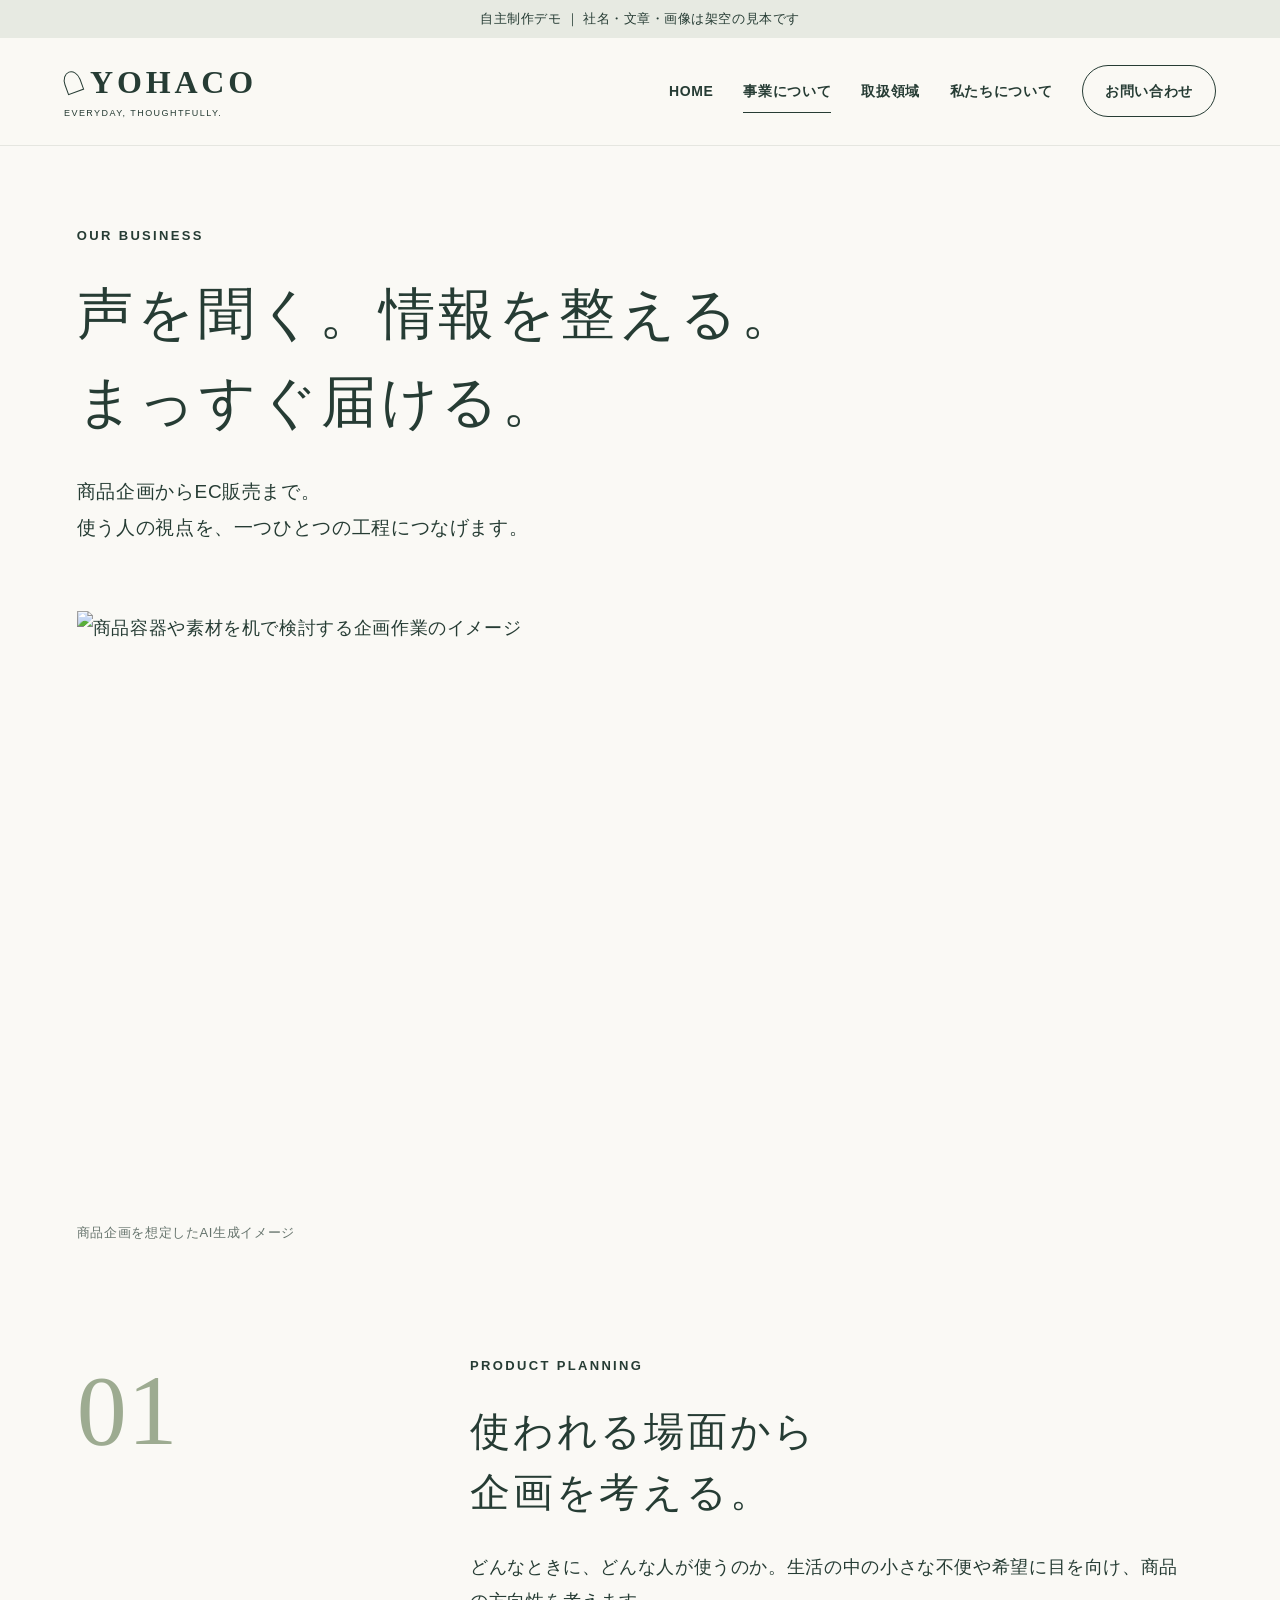
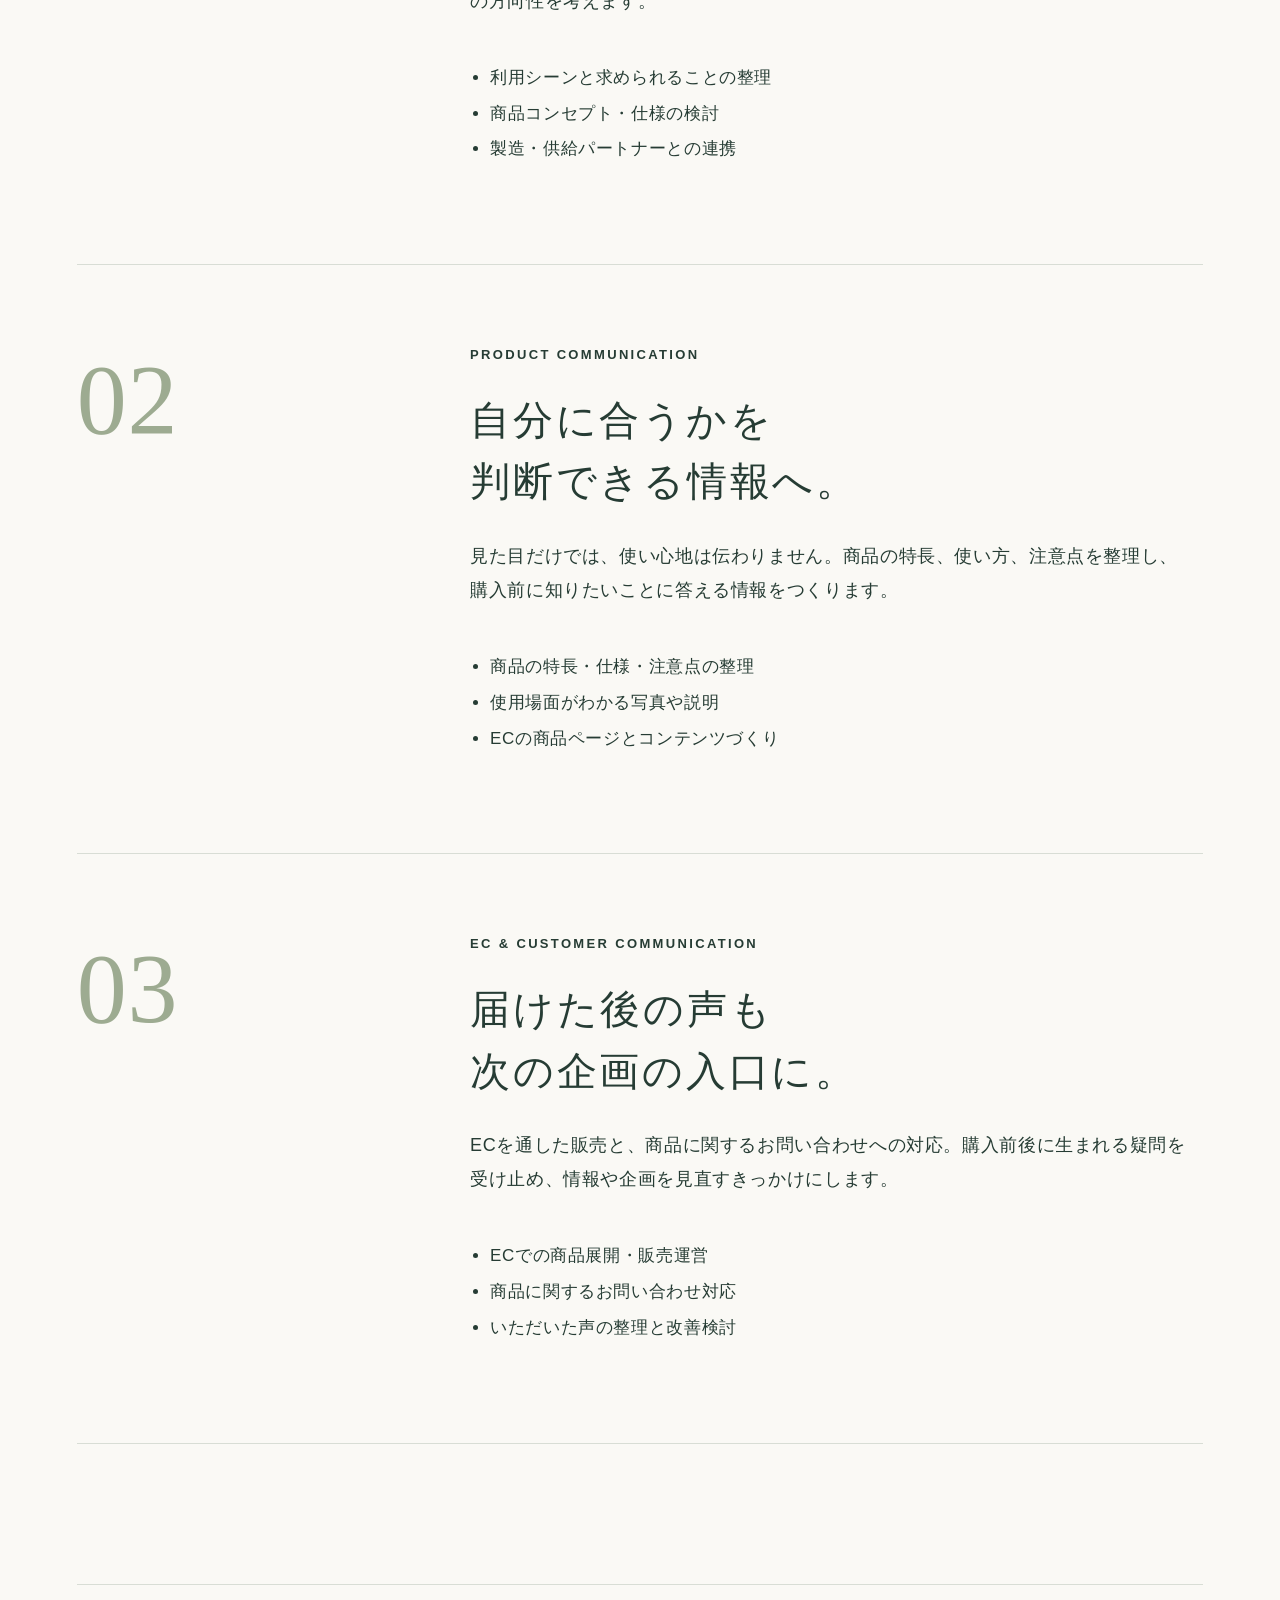
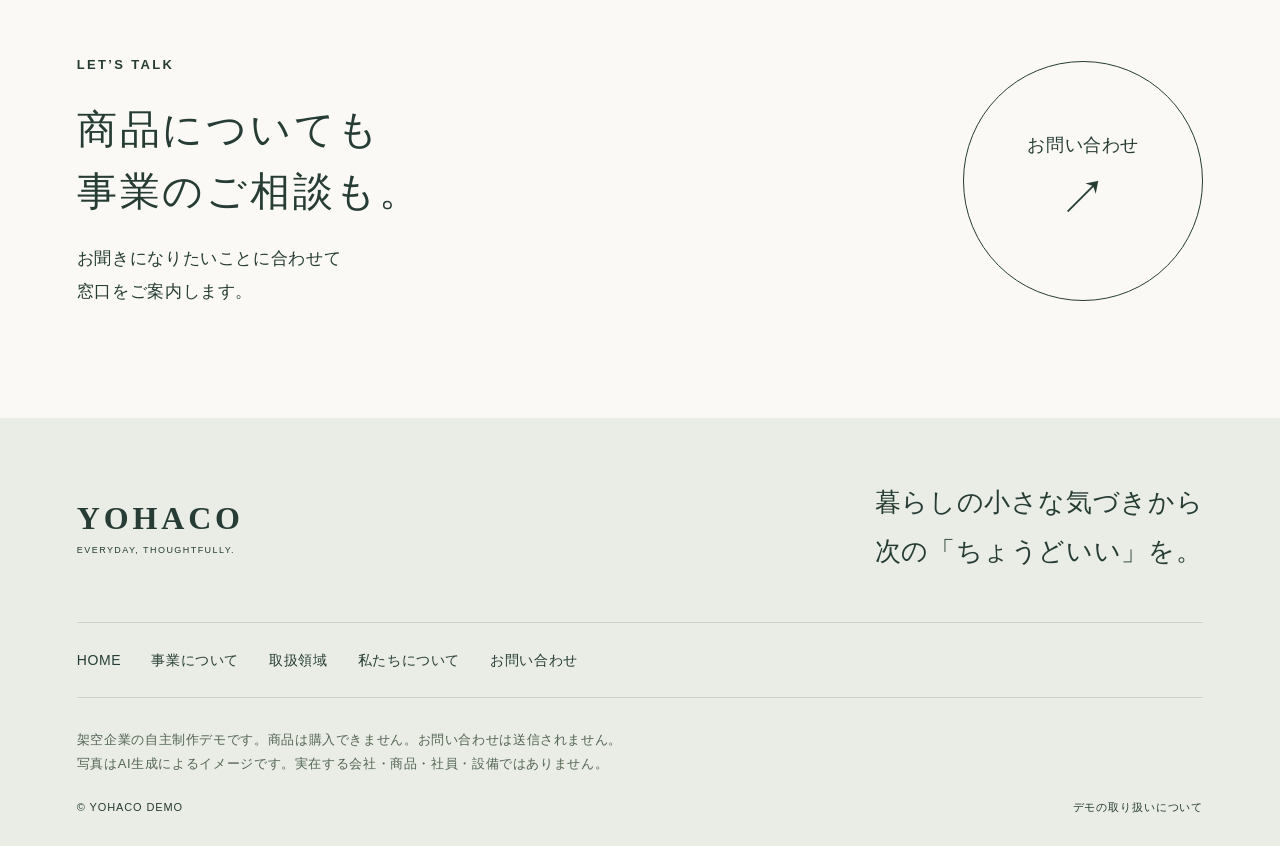
==== business.html @ bc438890 "Add fictional corporate site demo and empathy-informed copy" ====
<!doctype html><html lang="ja"><head><meta charset="UTF-8"><meta name="viewport" content="width=device-width,initial-scale=1"><meta name="robots" content="noindex,nofollow"><meta name="description" content="架空EC企業YOHACOのコーポレートサイト制作見本。企画からEC販売までの事業を紹介する自主制作デモです。"><title>事業について | YOHACO — 架空企業デモ</title><link rel="stylesheet" href="style.css"><script defer src="app.js"></script></head><body><a class="skip" href="#main">本文へ</a><div class="demo-note">自主制作デモ <span>｜ 社名・文章・画像は架空の見本です</span></div><header><a class="brand" href="index.html" aria-label="YOHACO ホーム"><i aria-hidden="true"></i>YOHACO<small>EVERYDAY, THOUGHTFULLY.</small></a><button class="menu" aria-expanded="false" aria-controls="nav">MENU <b>＋</b></button><nav id="nav" aria-label="メインナビゲーション"><a href="index.html">HOME</a><a href="business.html" aria-current="page">事業について</a><a href="products.html">取扱領域</a><a href="company.html">私たちについて</a><a href="contact.html">お問い合わせ</a></nav></header><main id="main"><section class="page-head wrap"><p class="eyebrow">OUR BUSINESS</p><h1><span>声を聞く。</span><span>情報を整える。</span><br><span>まっすぐ届ける。</span></h1><p class="lead">商品企画からEC販売まで。<br>使う人の視点を、一つひとつの工程につなげます。</p></section><figure class="wide-photo wrap"><img src="assets/planning.webp" alt="商品容器や素材を机で検討する企画作業のイメージ" width="1536" height="1024"><figcaption>商品企画を想定したAI生成イメージ</figcaption></figure><section class="wrap service-list"><article><span class="big-number">01</span><div><p class="eyebrow">PRODUCT PLANNING</p><h2>使われる場面から<br>企画を考える。</h2><p>どんなときに、どんな人が使うのか。生活の中の小さな不便や希望に目を向け、商品の方向性を考えます。</p><ul><li>利用シーンと求められることの整理</li><li>商品コンセプト・仕様の検討</li><li>製造・供給パートナーとの連携</li></ul></div></article><article><span class="big-number">02</span><div><p class="eyebrow">PRODUCT COMMUNICATION</p><h2>自分に合うかを<br>判断できる情報へ。</h2><p>見た目だけでは、使い心地は伝わりません。商品の特長、使い方、注意点を整理し、購入前に知りたいことに答える情報をつくります。</p><ul><li>商品の特長・仕様・注意点の整理</li><li>使用場面がわかる写真や説明</li><li>ECの商品ページとコンテンツづくり</li></ul></div></article><article><span class="big-number">03</span><div><p class="eyebrow">EC & CUSTOMER COMMUNICATION</p><h2>届けた後の声も<br>次の企画の入口に。</h2><p>ECを通した販売と、商品に関するお問い合わせへの対応。購入前後に生まれる疑問を受け止め、情報や企画を見直すきっかけにします。</p><ul><li>ECでの商品展開・販売運営</li><li>商品に関するお問い合わせ対応</li><li>いただいた声の整理と改善検討</li></ul></div></article></section><section class="contact-band"><div><p class="eyebrow">LET’S TALK</p><h2>商品についても<br>事業のご相談も。</h2><p>お聞きになりたいことに合わせて<br>窓口をご案内します。</p></div><a class="round-link" href="contact.html"><span>お問い合わせ</span><b aria-hidden="true">↗</b></a></section></main><footer><div class="footer-top"><a class="brand" href="index.html">YOHACO<small>EVERYDAY, THOUGHTFULLY.</small></a><p>暮らしの小さな気づきから<br>次の「ちょうどいい」を。</p></div><div class="footer-nav"><a href="index.html">HOME</a><a href="business.html" aria-current="page">事業について</a><a href="products.html">取扱領域</a><a href="company.html">私たちについて</a><a href="contact.html">お問い合わせ</a></div><div class="fine">架空企業の自主制作デモです。商品は購入できません。お問い合わせは送信されません。<br>写真はAI生成によるイメージです。実在する会社・商品・社員・設備ではありません。</div><div class="copyright">© YOHACO DEMO <a href="privacy.html">デモの取り扱いについて</a></div></footer></body></html>
---- style.css ----
:root{--ink:#263c34;--deep:#183d32;--muted:#65736c;--paper:#faf9f5;--sand:#ede9df;--line:#d8ddd5;--accent:#8d9b69}*{box-sizing:border-box}html{scroll-behavior:smooth;scroll-padding-top:110px}body{margin:0;background:var(--paper);color:var(--ink);font-family:"Noto Sans JP","Yu Gothic",Meiryo,sans-serif;font-size:18px;line-height:1.9;letter-spacing:.035em}a{color:inherit;text-decoration:none}button,input,textarea{font:inherit}button,a,input,textarea{ -webkit-tap-highlight-color:transparent}button{cursor:pointer}a:focus-visible,button:focus-visible,input:focus-visible,textarea:focus-visible{outline:3px solid #a1844d;outline-offset:5px}img{display:block;width:100%;height:auto}h1,h2,h3,p{margin:0}h1,h2{font-family:"Yu Mincho","Hiragino Mincho ProN",serif;font-weight:500;line-height:1.55;letter-spacing:.07em;overflow-wrap:anywhere}h1 span,h2 span{display:inline-block}h1{font-size:clamp(38px,4.4vw,68px)}h2{font-size:clamp(30px,3.1vw,46px)}h3{font-size:25px;line-height:1.6}p+p{margin-top:22px}.wrap{width:min(1200px,88%);margin:auto}.eyebrow{font-size:13px;font-weight:600;letter-spacing:.18em;line-height:1.6;margin-bottom:25px}.demo-note{background:#e7eae2;text-align:center;font-size:13px;line-height:1.5;padding:9px 18px;letter-spacing:.04em}.skip{position:fixed;top:-100px;left:12px;background:#fff;padding:10px;z-index:100}.skip:focus{top:5px}header{height:108px;display:flex;align-items:center;justify-content:space-between;padding:0 5%;background:rgba(250,249,245,.95);border-bottom:1px solid rgba(40,60,50,.1);position:relative;z-index:10}.brand{font-family:Georgia,serif;font-size:32px;line-height:1.2;letter-spacing:.12em;font-weight:bold}.brand small{font-family:Arial,sans-serif;font-size:9px;display:block;letter-spacing:.16em;font-weight:normal;margin-top:7px}.brand i{display:inline-block;border:1px solid var(--ink);border-radius:50% 50% 0 0;width:17px;height:22px;margin-right:9px;transform:rotate(-20deg)}nav{display:flex;gap:30px;align-items:center}nav a{font-size:14px;font-weight:600;padding:9px 0;position:relative}nav a:after{content:'';height:1px;width:0;position:absolute;bottom:0;left:0;background:var(--ink);transition:width .3s}nav a:hover:after,nav a[aria-current]:after{width:100%}nav a:last-child{border:1px solid var(--ink);border-radius:40px;padding:12px 22px}.menu{display:none}.hero{position:relative;padding:54px 0 0 6%;overflow:hidden}.hero-copy{position:relative;z-index:2;width:48%;padding:12px 0 60px}.hero h1{font-size:clamp(42px,4.25vw,66px);line-height:1.58;margin-bottom:30px}.hero h1>span{display:block}.accent{color:#829169}.hero-copy>p:not(.eyebrow){font-size:17px;line-height:2}.hero-visual{position:absolute;left:46%;top:55px;width:54%;height:620px;border-radius:200px 0 0 0;overflow:hidden;background:#e4e3db}.hero-visual img{height:100%;object-fit:cover;object-position:57% center;animation:heroLight 1.8s ease-out}.visual-caption{position:absolute;bottom:20px;left:28px;right:22px;display:flex;justify-content:space-between;font-size:10px;letter-spacing:.1em;gap:10px;color:#263c34}.hero-bottom{border-top:1px solid var(--line);margin:18px 6% 0 0;display:flex;justify-content:space-between;font-size:11px;letter-spacing:.15em;padding:20px 0}.text-link{display:inline-flex;gap:35px;align-items:center;border-bottom:1px solid var(--ink);padding:10px 0;margin-top:26px;font-size:16px;font-weight:600}.text-link b{font-size:24px;font-weight:normal;transition:transform .3s}.text-link:hover b{transform:translate(4px,-4px)}.intro{padding:130px 0;display:grid;grid-template-columns:1fr 2fr;gap:70px}.intro>div{max-width:760px}.intro h2{margin-bottom:30px}.intro p{font-size:18px}.intro>.eyebrow{font-size:13px;padding-top:13px}.business-home{background:var(--deep);color:#f7f7ed;padding:100px 0}.section-top{display:flex;justify-content:space-between;align-items:end;gap:35px}.section-top>p{font-size:17px;max-width:450px}.flow{display:grid;grid-template-columns:repeat(3,1fr);gap:45px;margin:65px 0 18px;position:relative}.flow:before{content:'';position:absolute;top:21px;left:0;width:100%;height:1px;background:#5a776a;transform:scaleX(0);transform-origin:left;transition:transform 1.4s ease}.flow.in-view:before{transform:scaleX(1)}.flow article{position:relative;opacity:.6;transition:opacity .6s}.flow.in-view article{opacity:1}.flow article:nth-child(2){transition-delay:.25s}.flow article:nth-child(3){transition-delay:.5s}.step{display:inline-block;background:var(--deep);border:1px solid #8eab9c;border-radius:50%;font-size:14px;width:44px;height:44px;text-align:center;line-height:42px;position:relative;margin-bottom:28px}.flow h3{font-size:26px;margin-bottom:16px}.flow p{font-size:17px;color:#d9e4dd}.eng{display:block;font-size:10px;letter-spacing:.13em;margin-top:26px;color:#a7b9ac}.business-home .text-link{border-color:#b9cbbf}.areas{padding:110px 0}.area-grid{display:grid;grid-template-columns:repeat(3,1fr);gap:20px;margin-top:50px}.area{padding:30px;min-height:410px;position:relative;overflow:hidden;transition:box-shadow .3s}.area:hover{box-shadow:0 12px 32px #253a3214}.beauty{background:#e8e3d9}.wellness{background:#e0e8df}.daily{background:#e9e4d7}.area-no{font-size:11px;letter-spacing:.13em;position:relative;z-index:1}.area h3{font-family:"Yu Mincho",serif;font-weight:500;position:relative;font-size:29px;margin-top:125px}.area p{font-size:15px;margin-top:12px}.arrow{position:absolute;bottom:25px;right:28px;font-size:25px;font-weight:normal}.line-art{position:absolute;color:#8d9b86;opacity:.7;transition:transform .8s}.bottle{width:64px;height:98px;border:1px solid currentColor;border-radius:10px 10px 17px 17px;right:55px;top:92px;transform:rotate(12deg)}.bottle:before{content:'';position:absolute;width:25px;height:22px;border:1px solid currentColor;top:-24px;left:18px;border-radius:3px}.bottle:after{content:'';width:36px;height:2px;position:absolute;top:-26px;left:18px;background:currentColor}.rings{width:96px;height:96px;border:1px solid currentColor;border-radius:50%;top:80px;right:40px}.rings:after{content:'';width:96px;height:96px;border:1px solid currentColor;border-radius:50%;position:absolute;top:20px;left:-35px}.box{width:85px;height:88px;border:1px solid currentColor;right:50px;top:90px;transform:rotate(-12deg);border-radius:20px 20px 5px 5px}.box:after{content:'';height:60px;width:40px;border:1px solid currentColor;position:absolute;top:-15px;left:20px;border-radius:50%}.area:hover .line-art{transform:rotate(0) translateY(-7px)}.scene{display:grid;grid-template-columns:1.1fr 1fr;background:#eeeae0;overflow:hidden}.scene>img{width:100%;height:100%;min-height:620px;object-fit:cover;clip-path:inset(0 12% 0 0);transition:clip-path 1.1s}.scene.in-view>img{clip-path:inset(0)}.scene>div{padding:80px 12%}.scene h2{margin-bottom:25px}.scene p:not(.eyebrow){font-size:17px}.contact-band{width:min(1200px,88%);margin:110px auto;display:flex;justify-content:space-between;align-items:center;gap:35px;border-top:1px solid var(--line);padding-top:70px}.contact-band p:not(.eyebrow){font-size:17px;margin-top:20px}.round-link{border:1px solid var(--ink);width:240px;height:240px;border-radius:50%;display:flex;flex-direction:column;align-items:center;justify-content:center;flex-shrink:0;transition:background .3s,color .3s}.round-link:hover{background:var(--deep);color:#fff}.round-link b{font-size:48px;font-weight:normal;line-height:1.5}footer{background:#e9ede5;padding:60px 6% 28px}.footer-top{display:flex;justify-content:space-between;gap:30px;align-items:center;margin-bottom:45px}.footer-top p{font-family:"Yu Mincho",serif;font-size:26px}.footer-nav{display:flex;gap:30px;flex-wrap:wrap;font-size:14px;border-top:1px solid #cbd3c8;border-bottom:1px solid #cbd3c8;padding:24px 0}.fine{font-size:13px;color:#536454;margin-top:30px;line-height:1.8}.copyright{display:flex;justify-content:space-between;font-size:11px;letter-spacing:.08em;margin-top:22px}.page-head{padding:80px 0 65px}.page-head .lead{font-size:19px;margin-top:28px;max-width:760px}.wide-photo img{max-height:600px;object-fit:cover}.wide-photo figcaption{font-size:13px;margin-top:10px;color:var(--muted)}.service-list{padding:30px 0}.service-list article{display:grid;grid-template-columns:1fr 2.2fr;gap:60px;padding:80px 0;border-bottom:1px solid var(--line)}.big-number{font-family:Georgia,serif;font-size:100px;line-height:1.1;color:#9dab91}.service-list h2{margin-bottom:25px}.service-list p{max-width:720px}.service-list ul{padding:25px 0 0 20px;line-height:2.1;font-size:17px}.product-row{display:grid;grid-template-columns:1fr 1.25fr;gap:70px;padding:40px 0 70px;margin-bottom:35px;border-bottom:1px solid var(--line);scroll-margin-top:30px}.category-visual{min-height:420px;position:relative;overflow:hidden;display:flex;align-items:end;justify-content:center;padding:38px}.category-visual>span{font-family:Georgia,serif;font-size:30px;letter-spacing:.14em;color:#6d7969}.category-visual .line-art{top:110px;right:40%;transform:scale(1.7)}.product-row h2{margin-bottom:22px}.product-row p{font-size:17px}.product-row dl{margin-top:30px;font-size:16px}.product-row dt{font-weight:bold;margin-top:18px}.product-row dd{margin:5px 0}.note{font-size:15px!important;color:var(--muted);margin-top:20px!important}.values{padding:0 0 45px}.values article{display:grid;grid-template-columns:1fr 1.6fr 2fr;gap:35px;border-top:1px solid var(--line);padding:45px 0}.values article>span{font-size:12px;letter-spacing:.1em;padding-top:10px}.values h2{font-size:26px}.values p{font-size:17px}.company-data{padding-bottom:30px}.company-data h2{margin-bottom:30px}.disclosure{padding:22px 26px;border-left:3px solid #96a185;background:#edf0e8;font-size:16px;line-height:1.8;margin-bottom:32px}.company-data dl{margin:0}.company-data dt{float:left;width:30%;padding:25px 0;font-size:16px}.company-data dd{margin-left:30%;padding:25px 0;border-bottom:1px solid var(--line);font-size:17px}.contact-form{max-width:850px;padding-bottom:100px}fieldset{border:0;padding:0;margin:35px 0}legend{font-weight:bold;margin-bottom:20px}.contact-choices{display:grid;grid-template-columns:1fr 1fr;gap:20px}.contact-choices label{border:1px solid var(--line);padding:22px;display:flex;align-items:center;gap:12px;cursor:pointer;background:#fff}.contact-choices label:has(input:checked){border-color:var(--deep);background:#eef1e9}.contact-choices input{accent-color:var(--deep)}.contact-choices small{display:block;font-size:14px;margin-top:6px;color:var(--muted)}.fields label{display:block;font-size:16px;font-weight:bold;margin-top:25px}.fields input,.fields textarea{display:block;width:100%;margin-top:10px;padding:16px;background:#fff;border:1px solid #c7cec4;border-radius:0;font-size:18px;font-weight:normal;color:var(--ink)}.fields textarea{resize:vertical}.primary{background:var(--deep);color:#fff;border:0;padding:20px 30px;display:flex;justify-content:space-between;gap:35px;min-width:280px;margin-top:35px;font-size:17px}.primary:hover{background:#31594a}#confirmed-data dt{font-size:14px;color:var(--muted);margin-top:20px}#confirmed-data dd{margin:5px 0 20px;white-space:pre-wrap;overflow-wrap:anywhere}#confirmation h2{font-size:32px}.policy{max-width:850px;padding-bottom:100px}.policy h2{font-size:27px;margin:35px 0 20px}.policy p{font-size:18px}@keyframes heroLight{from{opacity:0;transform:scale(1.035)}to{opacity:1;transform:scale(1)}}
@media(min-width:1500px){.hero-visual{height:690px}.hero-copy{padding-bottom:90px}}
@media(max-width:1050px){header{padding:0 5%;height:95px}nav{gap:18px}nav a{font-size:12px}nav a:last-child{padding:10px 16px}.hero-visual{height:570px;left:48%;width:52%}.hero-copy{width:50%}.hero h1{font-size:47px}.hero-copy>p:not(.eyebrow){font-size:16px}.hero-visual img{object-position:65% center}.visual-caption{display:none}.flow{gap:25px}.flow h3{font-size:23px}.area{padding:25px}.area h3{font-size:25px}.scene>div{padding:65px 10%}.values article{grid-template-columns:1fr 2fr}.values article p{grid-column:2}.product-row{gap:35px}}
@media(max-width:760px){html{scroll-padding-top:20px}body{font-size:18px;letter-spacing:.025em}.demo-note{font-size:11px;padding:8px 10px}.demo-note span{white-space:nowrap}header{height:85px;padding:0 6%}.brand{font-size:27px}.brand small{font-size:8px}.brand i{width:15px;height:20px}.menu{display:flex;gap:18px;align-items:center;background:none;border:0;font-size:12px;letter-spacing:.1em;color:var(--ink);padding:10px}.menu b{font-size:23px;font-weight:normal}nav{display:none;position:absolute;left:0;right:0;top:85px;padding:20px 6% 30px;background:var(--paper);box-shadow:0 20px 20px #142d2212;flex-direction:column;align-items:stretch;gap:0}nav.open{display:flex}nav a{font-size:17px;padding:16px 0;border-bottom:1px solid var(--line)}nav a:last-child{margin-top:15px;text-align:center}.wrap{width:88%}.hero{padding:35px 0 0}.hero-copy{width:88%;margin:auto;padding:0 0 30px}.hero h1{font-size:clamp(37px,10.3vw,55px);line-height:1.5;margin-bottom:24px}.hero h1>span:nth-child(2),.hero h1>span:nth-child(3){display:inline}.hero .eyebrow{font-size:10px;letter-spacing:.13em;margin-bottom:20px}.hero-copy>p:not(.eyebrow){font-size:17px;line-height:1.95}.hero-visual{position:relative;left:6%;top:auto;width:94%;height:350px;border-radius:100px 0 0 0}.hero-visual img{object-position:center}.hero-bottom{margin:20px 6% 0;font-size:8px;gap:15px;padding:16px 0}.hero-bottom span:last-child{white-space:nowrap}.text-link{font-size:16px;gap:30px;margin-top:20px}.intro{display:block;padding:75px 0}.intro>.eyebrow{font-size:12px;padding:0;margin-bottom:20px}.intro h2{font-size:31px;margin-bottom:25px}.intro p{font-size:18px;line-height:2}.intro br{display:none}.intro h2 br{display:block}.business-home{padding:65px 0}.section-top{display:block}.section-top>p{font-size:17px;margin-top:24px}.eyebrow{font-size:11px;margin-bottom:20px}h2{font-size:32px}.flow{display:block;margin-top:40px}.flow:before{top:0;left:21px;width:1px;height:100%;transform:scaleY(0);transform-origin:top}.flow.in-view:before{transform:scaleY(1)}.flow article{padding:0 0 35px 70px}.step{position:absolute;left:0;top:0}.flow h3{font-size:24px;margin-bottom:12px}.flow p{font-size:17px}.eng{margin-top:16px}.flow article:last-child{padding-bottom:10px}.areas{padding:75px 0}.area-grid{display:block;margin-top:30px}.area{display:block;min-height:300px;margin-bottom:18px;padding:27px}.area h3{margin-top:55px;font-size:28px}.area p{font-size:16px}.area .line-art{top:80px;right:60px}.area-no{font-size:12px}.scene{display:flex;flex-direction:column}.scene>img{height:340px;min-height:0;object-position:55% center}.scene>div{padding:45px 6% 55px}.scene p:not(.eyebrow){font-size:18px}.contact-band{display:block;margin:75px auto;padding-top:40px}.round-link{width:100%;height:auto;border-radius:0;margin-top:30px;flex-direction:row;justify-content:space-between;padding:15px 25px}.round-link b{font-size:35px}.contact-band p:not(.eyebrow){font-size:18px}footer{padding:45px 6% 25px}.footer-top{display:block;margin-bottom:30px}.footer-top p{font-size:24px;margin-top:25px}.footer-nav{gap:16px 25px;font-size:16px}.fine{font-size:14px}.copyright{font-size:10px;gap:20px;line-height:1.7}.page-head{padding:45px 0}.page-head h1{font-size:36px;line-height:1.6}.page-head .lead{font-size:18px;margin-top:25px}.page-head .lead br{display:none}.wide-photo{width:100%}.wide-photo img{height:340px;object-fit:cover}.wide-photo figcaption{font-size:13px;margin:10px 6%}.service-list article{display:block;padding:45px 0}.big-number{font-size:60px;display:block;margin-bottom:25px}.service-list h2{font-size:30px}.service-list p{font-size:18px}.service-list ul{font-size:17px;padding-top:15px}.product-row{display:block;padding:0 0 45px;margin-bottom:45px}.category-visual{min-height:300px;margin-bottom:30px}.category-visual .line-art{top:85px;right:42%;transform:scale(1.3)}.category-visual>span{font-size:25px}.product-row p{font-size:18px}.product-row h2{font-size:31px}.product-row dl{font-size:17px}.note{font-size:16px!important}.values article{display:block;padding:30px 0}.values h2{font-size:26px;margin:15px 0}.values p{font-size:18px}.values article>span{font-size:12px}.company-data dt{float:none;width:auto;font-weight:bold;padding:20px 0 0;font-size:16px}.company-data dd{margin:0;padding:8px 0 20px;font-size:18px}.disclosure{padding:20px;font-size:16px}.contact-form{padding-bottom:65px}.contact-choices{grid-template-columns:1fr;gap:12px}.contact-choices label{padding:20px}.contact-choices small{font-size:16px}.fields label{font-size:17px}.fields input,.fields textarea{font-size:18px}.primary{width:100%;font-size:17px;min-width:0}.policy h2{font-size:25px}.policy p{font-size:18px}}
@media(prefers-reduced-motion:reduce){html{scroll-behavior:auto}*,*:before,*:after{animation:none!important;transition:none!important}.flow article{opacity:1}.flow:before{transform:none}.scene>img{clip-path:none}}
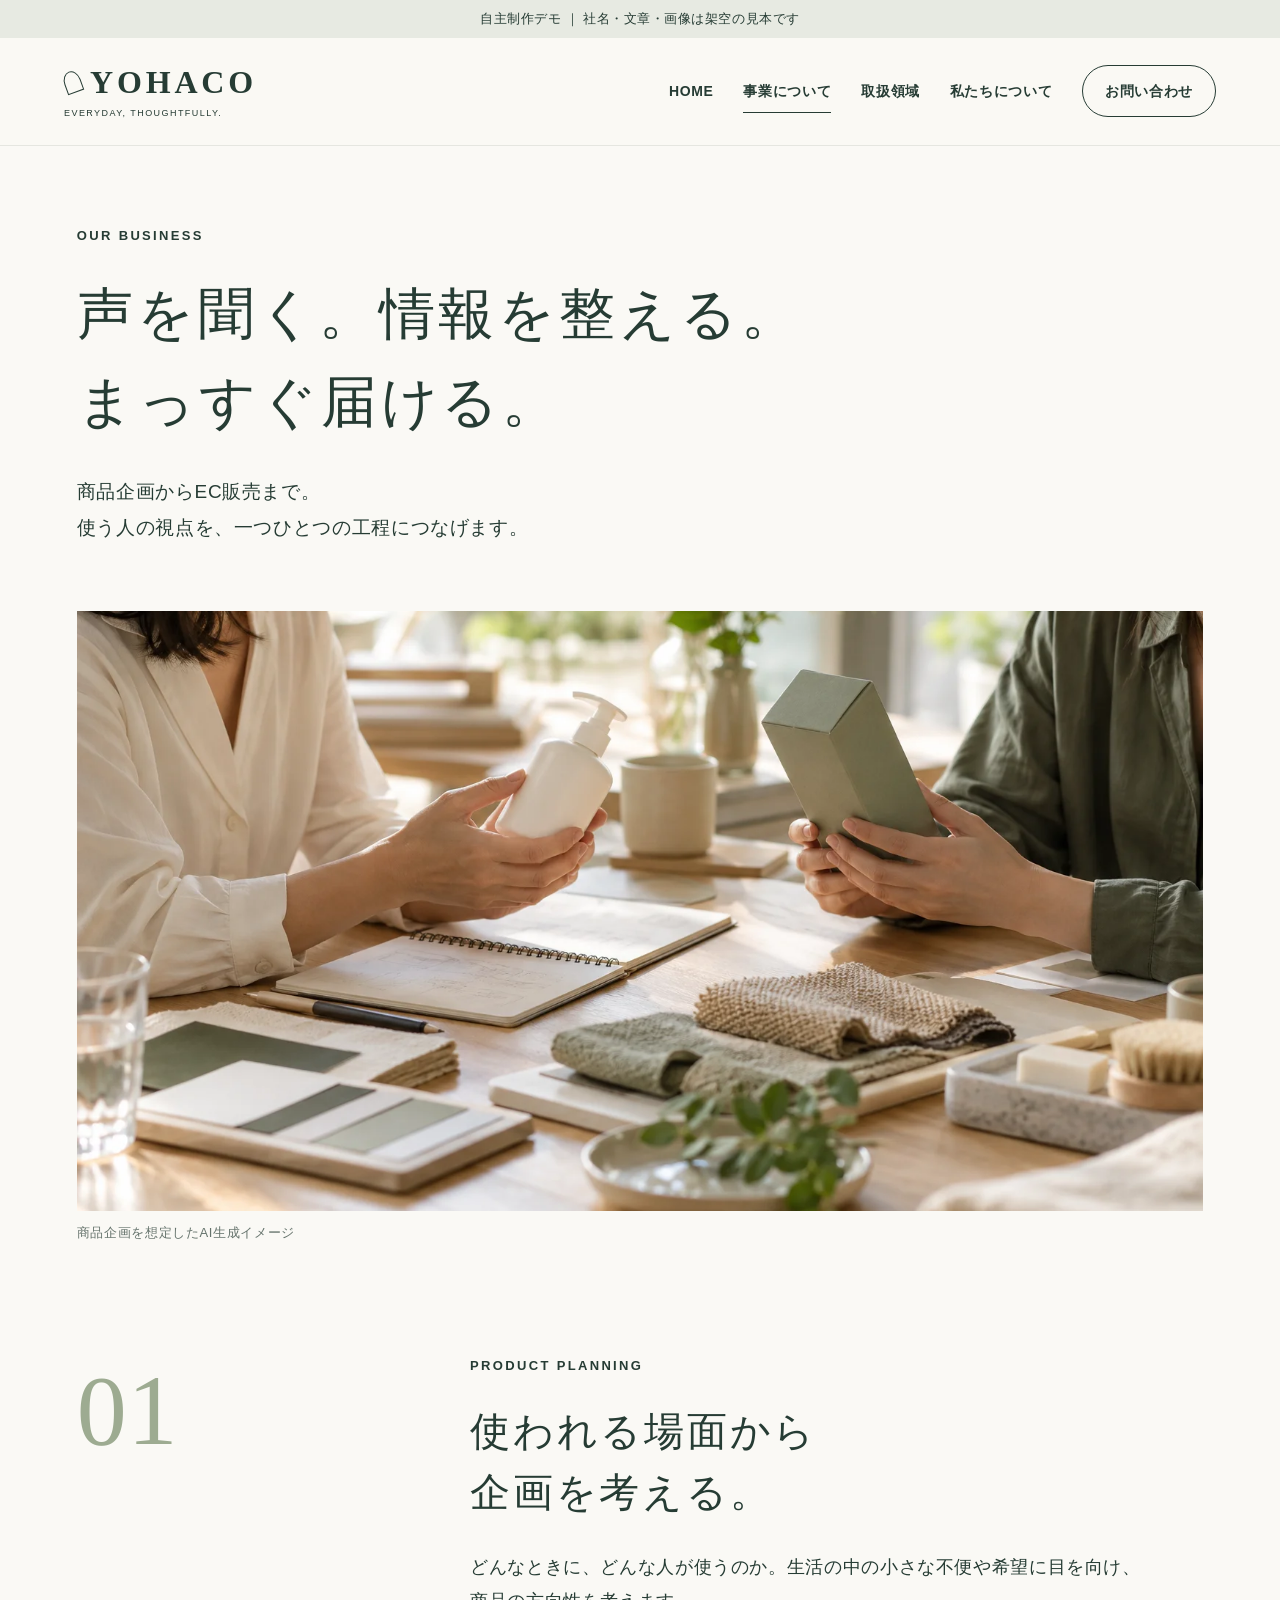
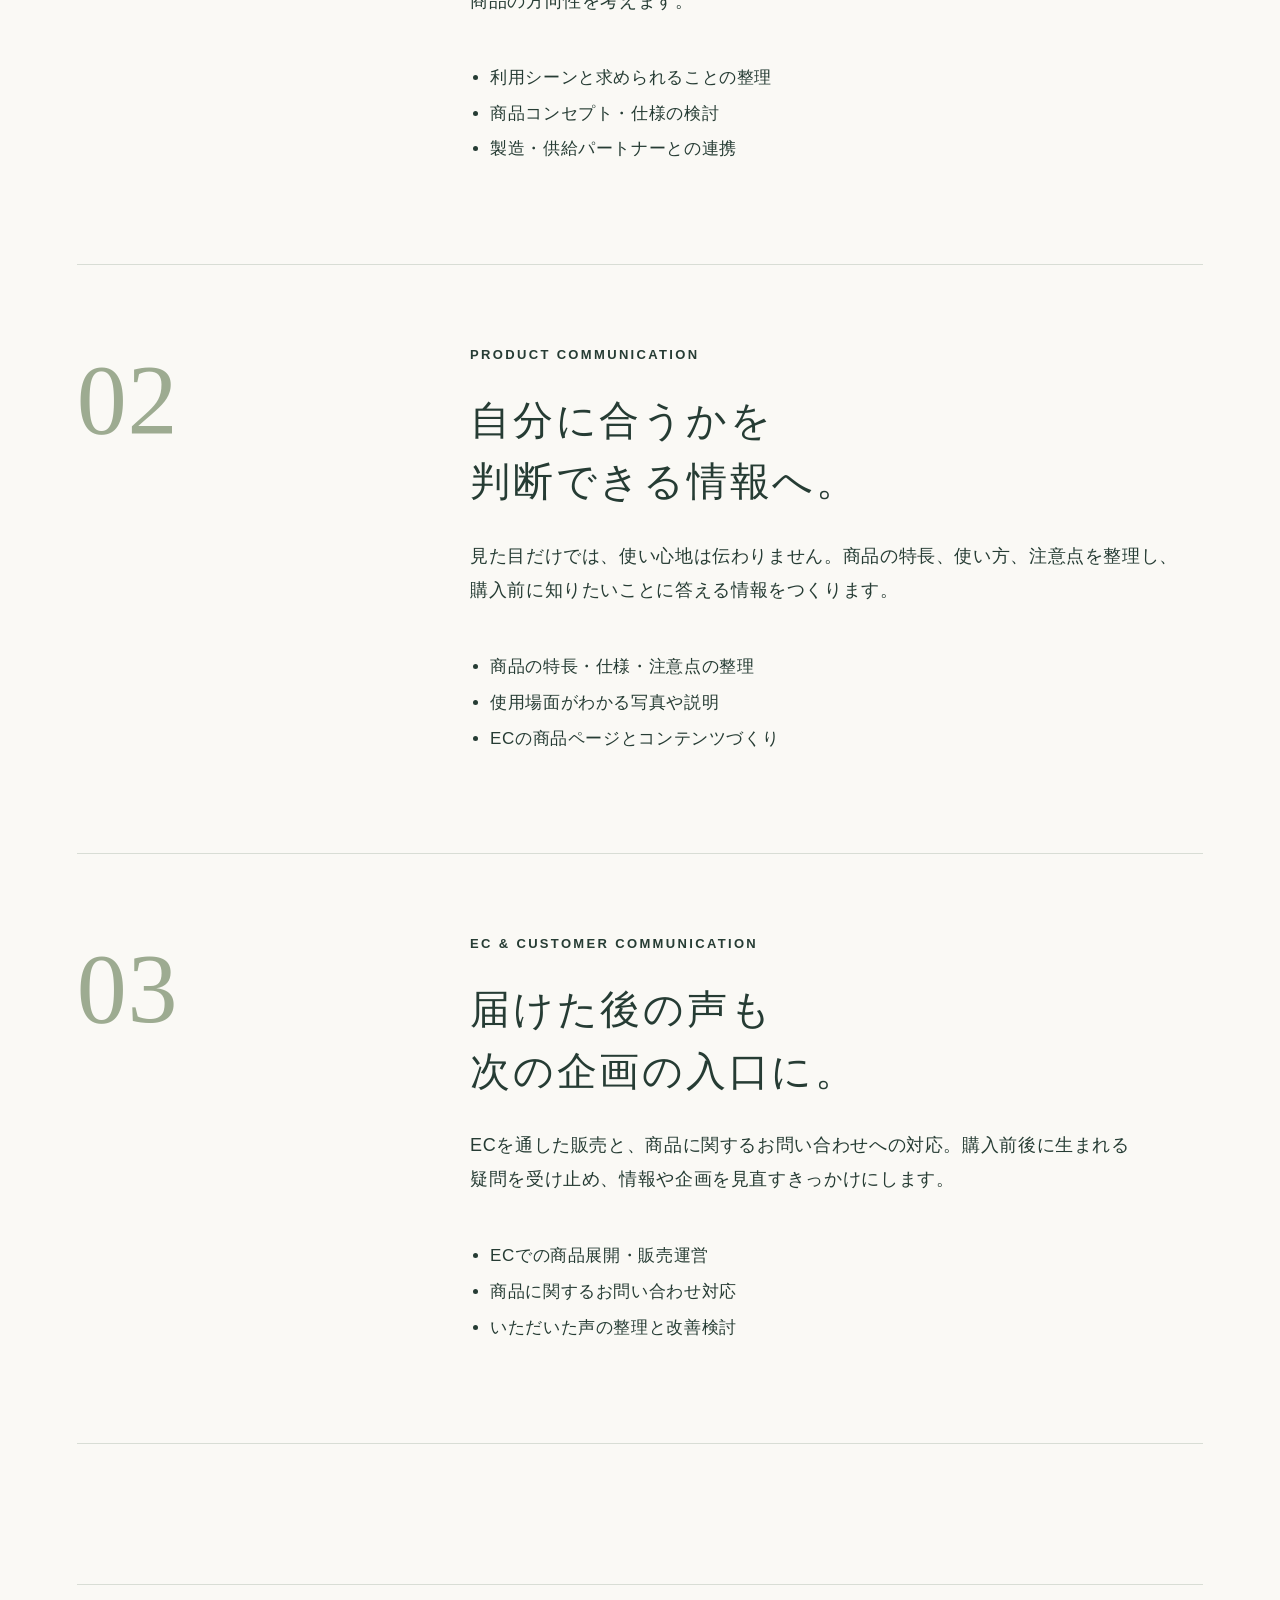
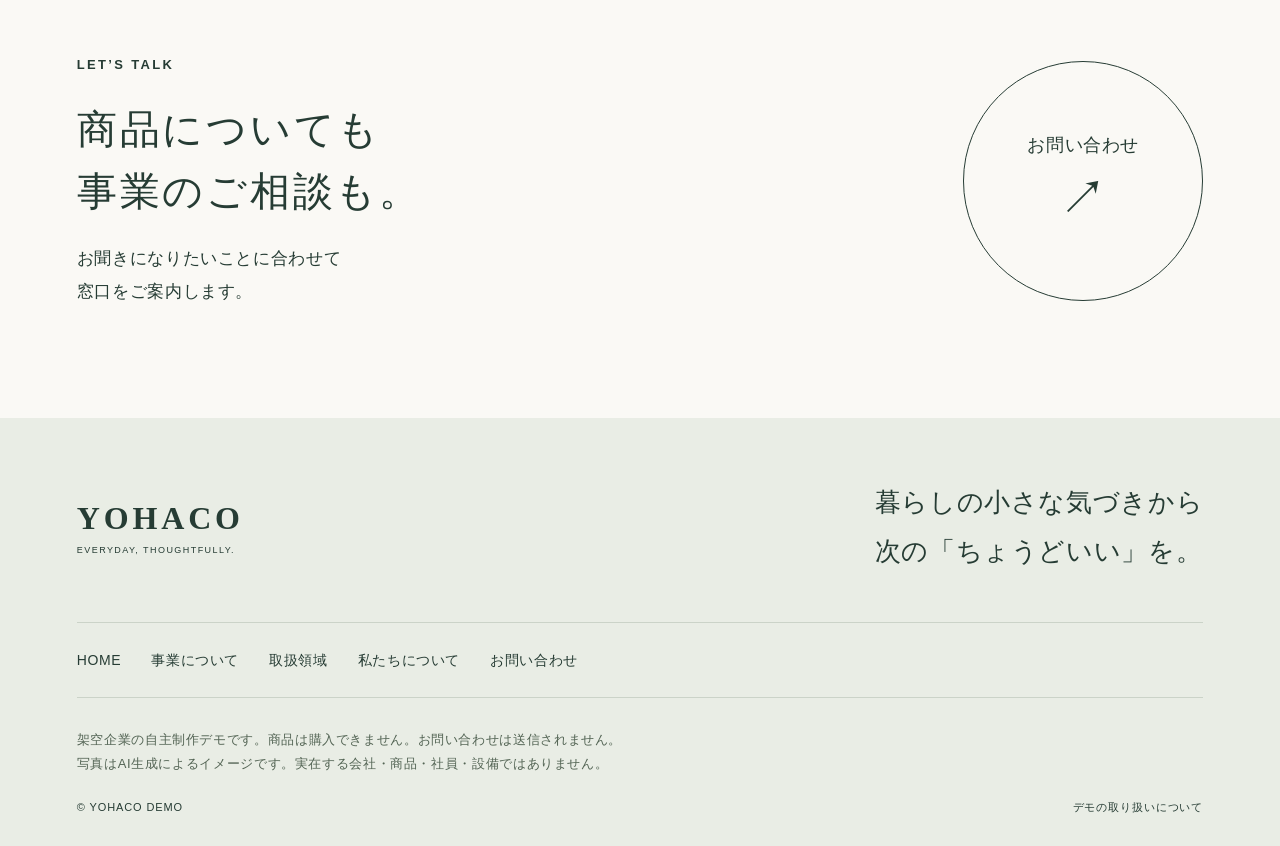
==== commit 34b28a8f: "Improve mobile Japanese phrase wrapping and validate six pages" ====
--- a/business.html
+++ b/business.html
@@ -1 +1 @@
-<!doctype html><html lang="ja"><head><meta charset="UTF-8"><meta name="viewport" content="width=device-width,initial-scale=1"><meta name="robots" content="noindex,nofollow"><meta name="description" content="架空EC企業YOHACOのコーポレートサイト制作見本。企画からEC販売までの事業を紹介する自主制作デモです。"><title>事業について | YOHACO — 架空企業デモ</title><link rel="stylesheet" href="style.css"><script defer src="app.js"></script></head><body><a class="skip" href="#main">本文へ</a><div class="demo-note">自主制作デモ <span>｜ 社名・文章・画像は架空の見本です</span></div><header><a class="brand" href="index.html" aria-label="YOHACO ホーム"><i aria-hidden="true"></i>YOHACO<small>EVERYDAY, THOUGHTFULLY.</small></a><button class="menu" aria-expanded="false" aria-controls="nav">MENU <b>＋</b></button><nav id="nav" aria-label="メインナビゲーション"><a href="index.html">HOME</a><a href="business.html" aria-current="page">事業について</a><a href="products.html">取扱領域</a><a href="company.html">私たちについて</a><a href="contact.html">お問い合わせ</a></nav></header><main id="main"><section class="page-head wrap"><p class="eyebrow">OUR BUSINESS</p><h1><span>声を聞く。</span><span>情報を整える。</span><br><span>まっすぐ届ける。</span></h1><p class="lead">商品企画からEC販売まで。<br>使う人の視点を、一つひとつの工程につなげます。</p></section><figure class="wide-photo wrap"><img src="assets/planning.webp" alt="商品容器や素材を机で検討する企画作業のイメージ" width="1536" height="1024"><figcaption>商品企画を想定したAI生成イメージ</figcaption></figure><section class="wrap service-list"><article><span class="big-number">01</span><div><p class="eyebrow">PRODUCT PLANNING</p><h2>使われる場面から<br>企画を考える。</h2><p>どんなときに、どんな人が使うのか。生活の中の小さな不便や希望に目を向け、商品の方向性を考えます。</p><ul><li>利用シーンと求められることの整理</li><li>商品コンセプト・仕様の検討</li><li>製造・供給パートナーとの連携</li></ul></div></article><article><span class="big-number">02</span><div><p class="eyebrow">PRODUCT COMMUNICATION</p><h2>自分に合うかを<br>判断できる情報へ。</h2><p>見た目だけでは、使い心地は伝わりません。商品の特長、使い方、注意点を整理し、購入前に知りたいことに答える情報をつくります。</p><ul><li>商品の特長・仕様・注意点の整理</li><li>使用場面がわかる写真や説明</li><li>ECの商品ページとコンテンツづくり</li></ul></div></article><article><span class="big-number">03</span><div><p class="eyebrow">EC & CUSTOMER COMMUNICATION</p><h2>届けた後の声も<br>次の企画の入口に。</h2><p>ECを通した販売と、商品に関するお問い合わせへの対応。購入前後に生まれる疑問を受け止め、情報や企画を見直すきっかけにします。</p><ul><li>ECでの商品展開・販売運営</li><li>商品に関するお問い合わせ対応</li><li>いただいた声の整理と改善検討</li></ul></div></article></section><section class="contact-band"><div><p class="eyebrow">LET’S TALK</p><h2>商品についても<br>事業のご相談も。</h2><p>お聞きになりたいことに合わせて<br>窓口をご案内します。</p></div><a class="round-link" href="contact.html"><span>お問い合わせ</span><b aria-hidden="true">↗</b></a></section></main><footer><div class="footer-top"><a class="brand" href="index.html">YOHACO<small>EVERYDAY, THOUGHTFULLY.</small></a><p>暮らしの小さな気づきから<br>次の「ちょうどいい」を。</p></div><div class="footer-nav"><a href="index.html">HOME</a><a href="business.html" aria-current="page">事業について</a><a href="products.html">取扱領域</a><a href="company.html">私たちについて</a><a href="contact.html">お問い合わせ</a></div><div class="fine">架空企業の自主制作デモです。商品は購入できません。お問い合わせは送信されません。<br>写真はAI生成によるイメージです。実在する会社・商品・社員・設備ではありません。</div><div class="copyright">© YOHACO DEMO <a href="privacy.html">デモの取り扱いについて</a></div></footer></body></html>+<!doctype html><html lang="ja"><head><meta charset="UTF-8"><meta name="viewport" content="width=device-width,initial-scale=1"><meta name="robots" content="noindex,nofollow"><meta name="description" content="架空EC企業YOHACOのコーポレートサイト制作見本。企画からEC販売までの事業を紹介する自主制作デモです。"><title>事業について | YOHACO — 架空企業デモ</title><link rel="stylesheet" href="style.css"><script defer src="app.js"></script></head><body><a class="skip" href="#main">本文へ</a><div class="demo-note">自主制作デモ <span>｜ 社名・文章・画像は架空の見本です</span></div><header><a class="brand" href="index.html" aria-label="YOHACO ホーム"><i aria-hidden="true"></i>YOHACO<small>EVERYDAY, THOUGHTFULLY.</small></a><button class="menu" aria-expanded="false" aria-controls="nav">MENU <b>＋</b></button><nav id="nav" aria-label="メインナビゲーション"><a href="index.html">HOME</a><a href="business.html" aria-current="page">事業について</a><a href="products.html">取扱領域</a><a href="company.html">私たちについて</a><a href="contact.html">お問い合わせ</a></nav></header><main id="main"><section class="page-head wrap"><p class="eyebrow">OUR BUSINESS</p><h1><span>声を聞く。</span><span><span class="phrase">情報を</span><span class="phrase">整える。</span></span><br><span><span class="phrase">まっすぐ</span><span class="phrase">届ける。</span></span></h1><p class="lead">商品企画からEC販売まで。<br><span class="phrase">使う人の視点を、</span><span class="phrase">一つひとつの工程に</span><span class="phrase">つなげます。</span></p></section><figure class="wide-photo wrap"><img src="assets/planning.webp" alt="商品容器や素材を机で検討する企画作業のイメージ" width="1536" height="1024"><figcaption>商品企画を想定したAI生成イメージ</figcaption></figure><section class="wrap service-list"><article><span class="big-number">01</span><div><p class="eyebrow">PRODUCT PLANNING</p><h2>使われる場面から<br>企画を考える。</h2><p><span class="phrase">どんなときに、</span><span class="phrase">どんな人が使うのか。</span><span class="phrase">生活の中の</span><span class="phrase">小さな不便や希望に</span><span class="phrase">目を向け、</span><span class="phrase">商品の方向性を</span><span class="phrase">考えます。</span></p><ul><li><span class="phrase">利用シーンと</span><span class="phrase">求められることの整理</span></li><li><span class="phrase">商品コンセプト・</span><span class="phrase">仕様の検討</span></li><li><span class="phrase">製造・供給パートナーとの</span><span class="phrase">連携</span></li></ul></div></article><article><span class="big-number">02</span><div><p class="eyebrow">PRODUCT COMMUNICATION</p><h2>自分に合うかを<br><span class="phrase">判断できる</span><span class="phrase">情報へ。</span></h2><p><span class="phrase">見た目だけでは、</span><span class="phrase">使い心地は</span><span class="phrase">伝わりません。</span><span class="phrase">商品の特長、</span><span class="phrase">使い方、</span><span class="phrase">注意点を整理し、</span><span class="phrase">購入前に</span><span class="phrase">知りたいことに答える</span><span class="phrase">情報をつくります。</span></p><ul><li><span class="phrase">商品の特長・仕様・</span><span class="phrase">注意点の整理</span></li><li><span class="phrase">使用場面がわかる</span><span class="phrase">写真や説明</span></li><li><span class="phrase">ECの商品ページと</span><span class="phrase">コンテンツづくり</span></li></ul></div></article><article><span class="big-number">03</span><div><p class="eyebrow">EC & CUSTOMER COMMUNICATION</p><h2>届けた後の声も<br><span class="phrase">次の企画の</span><span class="phrase">入口に。</span></h2><p><span class="phrase">ECを通した販売と、</span><span class="phrase">商品に関する</span><span class="phrase">お問い合わせへの対応。</span><span class="phrase">購入前後に生まれる</span><span class="phrase">疑問を受け止め、</span><span class="phrase">情報や企画を見直す</span><span class="phrase">きっかけにします。</span></p><ul><li>ECでの商品展開・販売運営</li><li><span class="phrase">商品に関する</span><span class="phrase">お問い合わせ対応</span></li><li><span class="phrase">いただいた声の整理と</span><span class="phrase">改善検討</span></li></ul></div></article></section><section class="contact-band"><div><p class="eyebrow">LET’S TALK</p><h2>商品についても<br><span class="phrase">事業の</span><span class="phrase">ご相談も。</span></h2><p><span class="phrase">お聞きになりたいことに</span><span class="phrase">合わせて</span><br>窓口をご案内します。</p></div><a class="round-link" href="contact.html"><span>お問い合わせ</span><b aria-hidden="true">↗</b></a></section></main><footer><div class="footer-top"><a class="brand" href="index.html">YOHACO<small>EVERYDAY, THOUGHTFULLY.</small></a><p><span class="phrase">暮らしの</span><span class="phrase">小さな気づきから</span><br>次の「ちょうどいい」を。</p></div><div class="footer-nav"><a href="index.html">HOME</a><a href="business.html" aria-current="page">事業について</a><a href="products.html">取扱領域</a><a href="company.html">私たちについて</a><a href="contact.html">お問い合わせ</a></div><div class="fine"><span class="phrase">架空企業の</span><span class="phrase">自主制作デモです。</span><span class="phrase">商品は購入できません。</span><span class="phrase">お問い合わせは</span><span class="phrase">送信されません。</span><br><span class="phrase">写真はAI生成による</span><span class="phrase">イメージです。</span><span class="phrase">実在する会社・商品・</span><span class="phrase">社員・設備ではありません。</span></div><div class="copyright">© YOHACO DEMO <a href="privacy.html">デモの取り扱いについて</a></div></footer></body></html>
--- a/style.css
+++ b/style.css
@@ -3,3 +3,12 @@
 @media(max-width:1050px){header{padding:0 5%;height:95px}nav{gap:18px}nav a{font-size:12px}nav a:last-child{padding:10px 16px}.hero-visual{height:570px;left:48%;width:52%}.hero-copy{width:50%}.hero h1{font-size:47px}.hero-copy>p:not(.eyebrow){font-size:16px}.hero-visual img{object-position:65% center}.visual-caption{display:none}.flow{gap:25px}.flow h3{font-size:23px}.area{padding:25px}.area h3{font-size:25px}.scene>div{padding:65px 10%}.values article{grid-template-columns:1fr 2fr}.values article p{grid-column:2}.product-row{gap:35px}}
 @media(max-width:760px){html{scroll-padding-top:20px}body{font-size:18px;letter-spacing:.025em}.demo-note{font-size:11px;padding:8px 10px}.demo-note span{white-space:nowrap}header{height:85px;padding:0 6%}.brand{font-size:27px}.brand small{font-size:8px}.brand i{width:15px;height:20px}.menu{display:flex;gap:18px;align-items:center;background:none;border:0;font-size:12px;letter-spacing:.1em;color:var(--ink);padding:10px}.menu b{font-size:23px;font-weight:normal}nav{display:none;position:absolute;left:0;right:0;top:85px;padding:20px 6% 30px;background:var(--paper);box-shadow:0 20px 20px #142d2212;flex-direction:column;align-items:stretch;gap:0}nav.open{display:flex}nav a{font-size:17px;padding:16px 0;border-bottom:1px solid var(--line)}nav a:last-child{margin-top:15px;text-align:center}.wrap{width:88%}.hero{padding:35px 0 0}.hero-copy{width:88%;margin:auto;padding:0 0 30px}.hero h1{font-size:clamp(37px,10.3vw,55px);line-height:1.5;margin-bottom:24px}.hero h1>span:nth-child(2),.hero h1>span:nth-child(3){display:inline}.hero .eyebrow{font-size:10px;letter-spacing:.13em;margin-bottom:20px}.hero-copy>p:not(.eyebrow){font-size:17px;line-height:1.95}.hero-visual{position:relative;left:6%;top:auto;width:94%;height:350px;border-radius:100px 0 0 0}.hero-visual img{object-position:center}.hero-bottom{margin:20px 6% 0;font-size:8px;gap:15px;padding:16px 0}.hero-bottom span:last-child{white-space:nowrap}.text-link{font-size:16px;gap:30px;margin-top:20px}.intro{display:block;padding:75px 0}.intro>.eyebrow{font-size:12px;padding:0;margin-bottom:20px}.intro h2{font-size:31px;margin-bottom:25px}.intro p{font-size:18px;line-height:2}.intro br{display:none}.intro h2 br{display:block}.business-home{padding:65px 0}.section-top{display:block}.section-top>p{font-size:17px;margin-top:24px}.eyebrow{font-size:11px;margin-bottom:20px}h2{font-size:32px}.flow{display:block;margin-top:40px}.flow:before{top:0;left:21px;width:1px;height:100%;transform:scaleY(0);transform-origin:top}.flow.in-view:before{transform:scaleY(1)}.flow article{padding:0 0 35px 70px}.step{position:absolute;left:0;top:0}.flow h3{font-size:24px;margin-bottom:12px}.flow p{font-size:17px}.eng{margin-top:16px}.flow article:last-child{padding-bottom:10px}.areas{padding:75px 0}.area-grid{display:block;margin-top:30px}.area{display:block;min-height:300px;margin-bottom:18px;padding:27px}.area h3{margin-top:55px;font-size:28px}.area p{font-size:16px}.area .line-art{top:80px;right:60px}.area-no{font-size:12px}.scene{display:flex;flex-direction:column}.scene>img{height:340px;min-height:0;object-position:55% center}.scene>div{padding:45px 6% 55px}.scene p:not(.eyebrow){font-size:18px}.contact-band{display:block;margin:75px auto;padding-top:40px}.round-link{width:100%;height:auto;border-radius:0;margin-top:30px;flex-direction:row;justify-content:space-between;padding:15px 25px}.round-link b{font-size:35px}.contact-band p:not(.eyebrow){font-size:18px}footer{padding:45px 6% 25px}.footer-top{display:block;margin-bottom:30px}.footer-top p{font-size:24px;margin-top:25px}.footer-nav{gap:16px 25px;font-size:16px}.fine{font-size:14px}.copyright{font-size:10px;gap:20px;line-height:1.7}.page-head{padding:45px 0}.page-head h1{font-size:36px;line-height:1.6}.page-head .lead{font-size:18px;margin-top:25px}.page-head .lead br{display:none}.wide-photo{width:100%}.wide-photo img{height:340px;object-fit:cover}.wide-photo figcaption{font-size:13px;margin:10px 6%}.service-list article{display:block;padding:45px 0}.big-number{font-size:60px;display:block;margin-bottom:25px}.service-list h2{font-size:30px}.service-list p{font-size:18px}.service-list ul{font-size:17px;padding-top:15px}.product-row{display:block;padding:0 0 45px;margin-bottom:45px}.category-visual{min-height:300px;margin-bottom:30px}.category-visual .line-art{top:85px;right:42%;transform:scale(1.3)}.category-visual>span{font-size:25px}.product-row p{font-size:18px}.product-row h2{font-size:31px}.product-row dl{font-size:17px}.note{font-size:16px!important}.values article{display:block;padding:30px 0}.values h2{font-size:26px;margin:15px 0}.values p{font-size:18px}.values article>span{font-size:12px}.company-data dt{float:none;width:auto;font-weight:bold;padding:20px 0 0;font-size:16px}.company-data dd{margin:0;padding:8px 0 20px;font-size:18px}.disclosure{padding:20px;font-size:16px}.contact-form{padding-bottom:65px}.contact-choices{grid-template-columns:1fr;gap:12px}.contact-choices label{padding:20px}.contact-choices small{font-size:16px}.fields label{font-size:17px}.fields input,.fields textarea{font-size:18px}.primary{width:100%;font-size:17px;min-width:0}.policy h2{font-size:25px}.policy p{font-size:18px}}
 @media(prefers-reduced-motion:reduce){html{scroll-behavior:auto}*,*:before,*:after{animation:none!important;transition:none!important}.flow article{opacity:1}.flow:before{transform:none}.scene>img{clip-path:none}}
+/* Keep meaningful Japanese heading phrases intact. */
+h1,h2{overflow-wrap:normal;word-break:normal}h1 span,h2 span{max-width:100%}
+@media(max-width:760px){.hero h1>span:nth-child(2),.hero h1>span:nth-child(3){display:inline-block}}
+
+/* Meaningful Japanese units: never split a word just to fill a line. */
+.phrase{display:inline-block!important;white-space:nowrap;max-width:100%;font:inherit;letter-spacing:inherit;color:inherit}h1>span:not(.phrase){max-width:none}
+/* Separate decorative category symbols from meaningful card text. */
+.area h3{margin-top:145px}
+@media(max-width:760px){.area{min-height:350px}.area h3{margin-top:120px}.area .line-art{top:62px;right:50px}}
